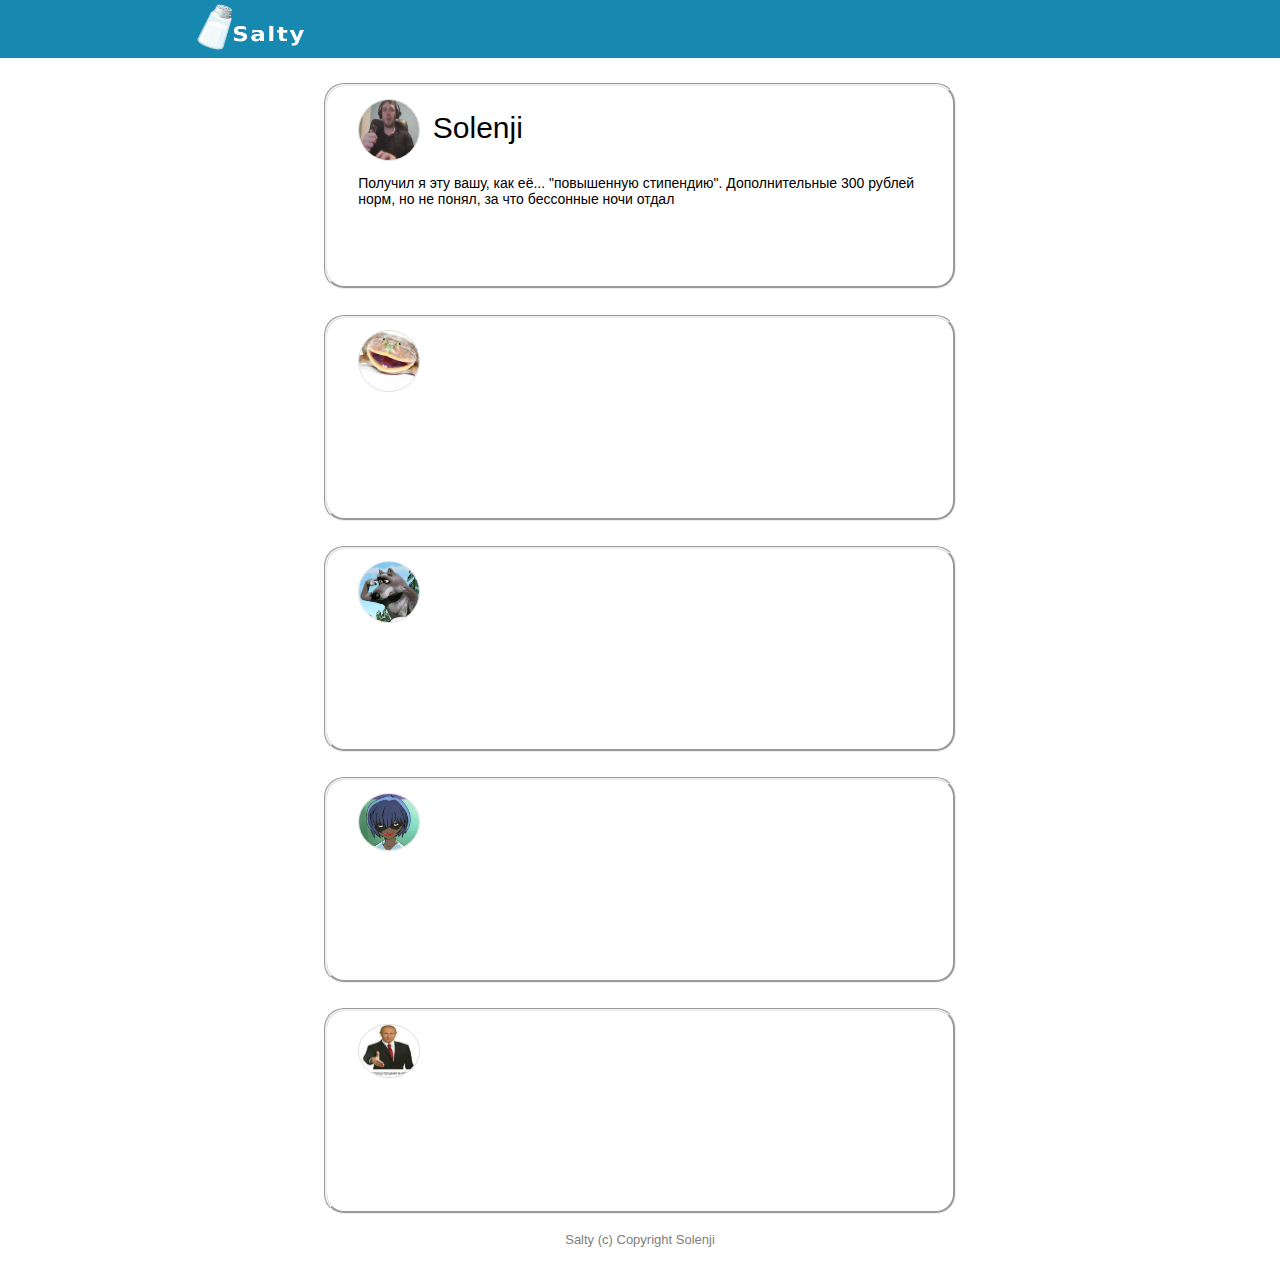
==== UI/index.html @ 70ddfd29 "UI: add feed sketch" ====
<!DOCTYPE html>
<html>
<style>
html, body {
    	min-width: 800px;
}
.Head{
	display: block;
	position: absolute;
	left: 0px;
	margin-top: -20px;
	height: 70px;
	width: 100%;
	background-color: #1789B0;
	background-size: auto;
	color: #1789B0;
}
.logo{
	display: block;
	position: absolute;
	left: 0px;
	margin-top: 15px;
	margin-left: 15%;
	height: 70px;
}
.footer{
	display: block;
	position: relative;
	left: 0px;
	style="float";
	width: 100%;
	height: 30px;
}
.main{
	display: block;
	width: 100%;
	padding-top: 50px;
}
.post{
	display: block;
	position: relative;
	margin-left: 25%;
	margin-right: 25%;
	margin-top: 2%;
	min-height: 200px;
	height: auto;

	border-style: groove;
	border-radius: 20px;
}
.User{
	display: block;
	position: relative;
	height: auto;
	width: 100%;
}
img.Avatar{
	display: block;
	position: relative;
	float: left;
	margin-top: 2%;
	margin-left: 5%;
	width: 60px;
	height: auto;
	border: 1px solid #ddd;
	border-radius: 50%;
}
p.UserName{
	display: block;
	position: relative;
	float: left;
	margin-left: 2%;
	margin-top: 4%;
	font-family: "Helvetica", "Times New Roman", Times, serif;
	font-size: 1.875em;
}
.PostText{
	display: block;
	position: relative;
	clear: both;
	float: none;
	margin-left: 5%;
	margin-right: 5%;
	margin-bottom: 5%;
	font-family: "Helvetica", "Times New Roman", Times, serif;
	font-size: 0.875em;
}
</style>
<head>
	<title>Solenji</title>
	<link rel="shortcut icon" href="images/logo.ico" type="image/x-icon">
</head>

<body>
	<div class="Head">
		<div class="logo">
			<img src="images/SaltyHead.png" height="50" width="120" align="bottom">
		</div>
	</div>

	<div class="main">
		<div class="post">
			<div class="User">
				<img class="Avatar" src="images/av/av1.jpg">
				<p class="UserName">Solenji</p>
			</div>
			<div class="PostText">
				Получил я эту вашу, как её... "повышенную стипендию". Дополнительные 300 рублей норм, но не понял, за что бессонные ночи отдал
			</div>
		</div>
		<div class="post">
			<img class="Avatar" src="images/av/av2.jpg">
		</div>
		<div class="post">
			<img class="Avatar" src="images/av/av3.jpg">
		</div>
		<div class="post">
			<img class="Avatar" src="images/av/av4.jpg">
		</div>
		<div class="post">
			<img class="Avatar" src="images/av/av5.jpg">
		</div>
		<div class="footer">
			<p align="center"><font size="2" color="grey" face="Helvetica">Salty (c) Copyright Solenji</font></p>
		</div>
	</div>
</body>
</html>
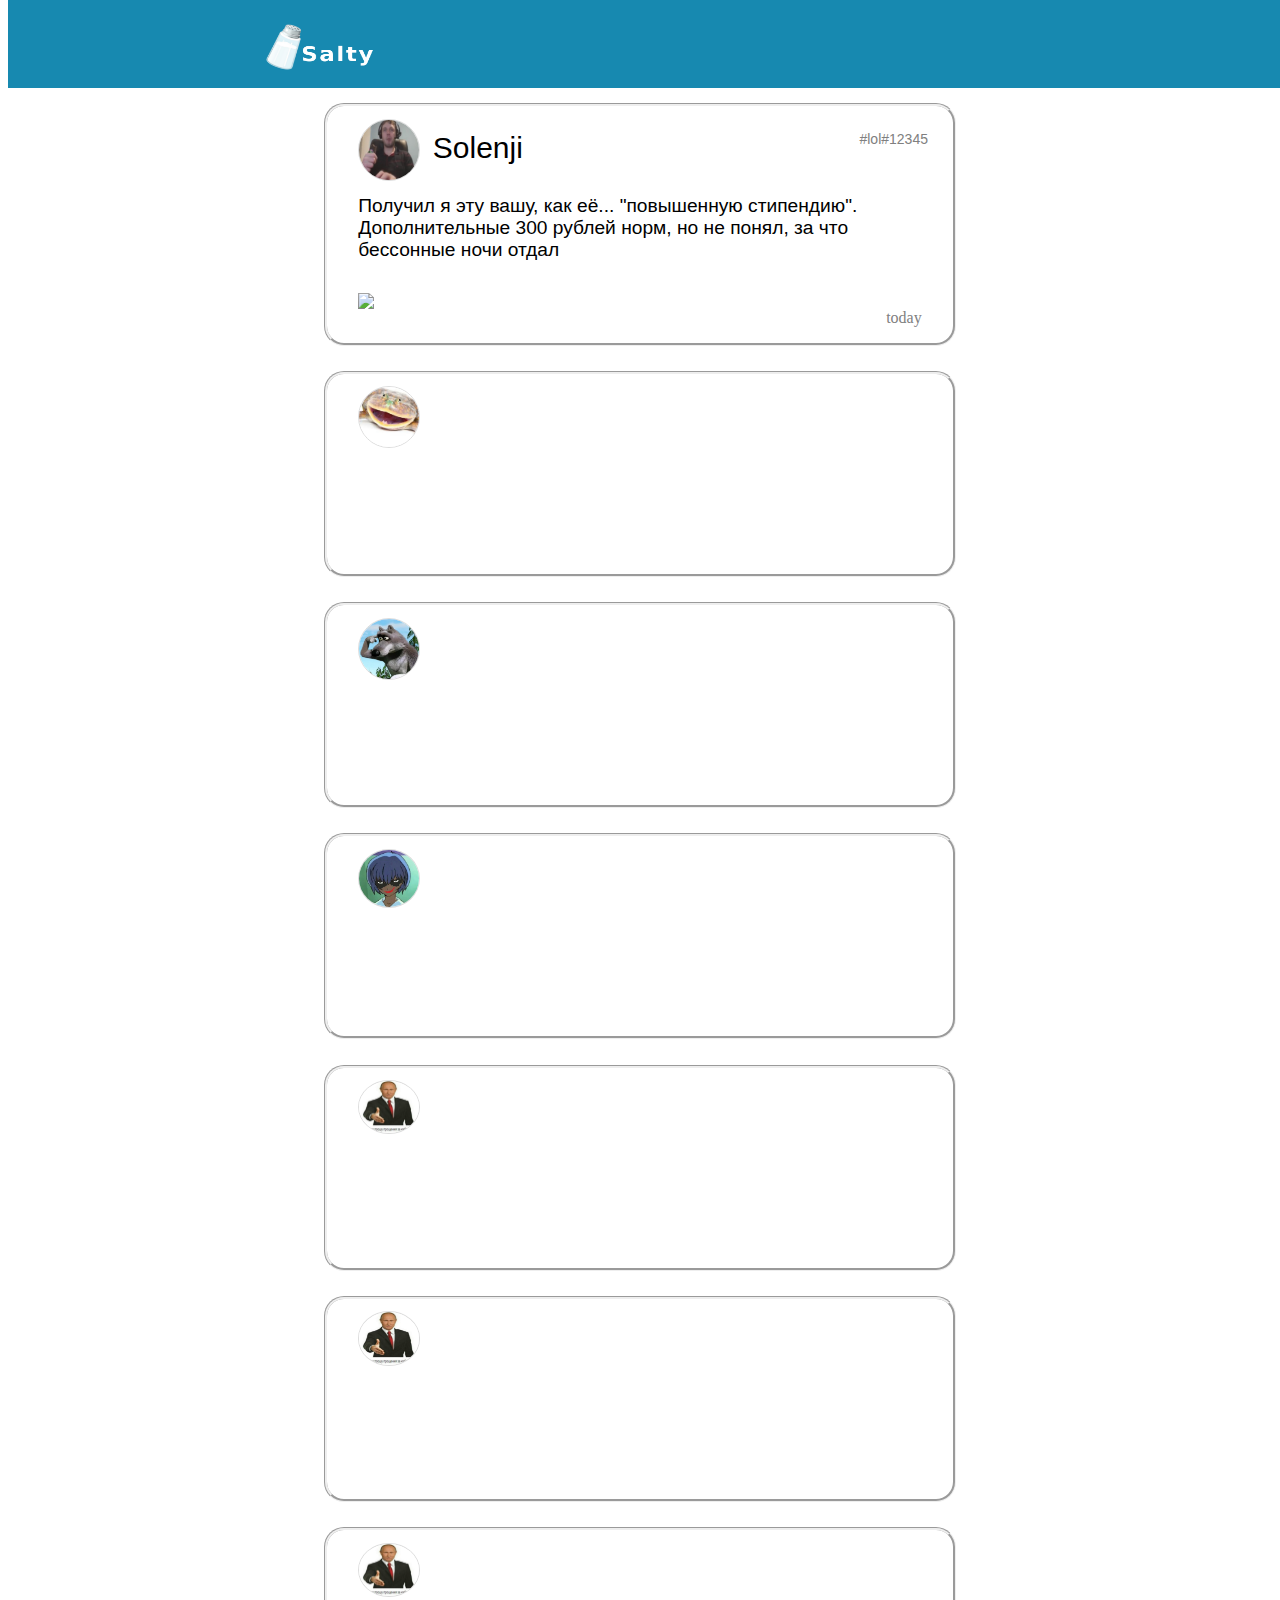
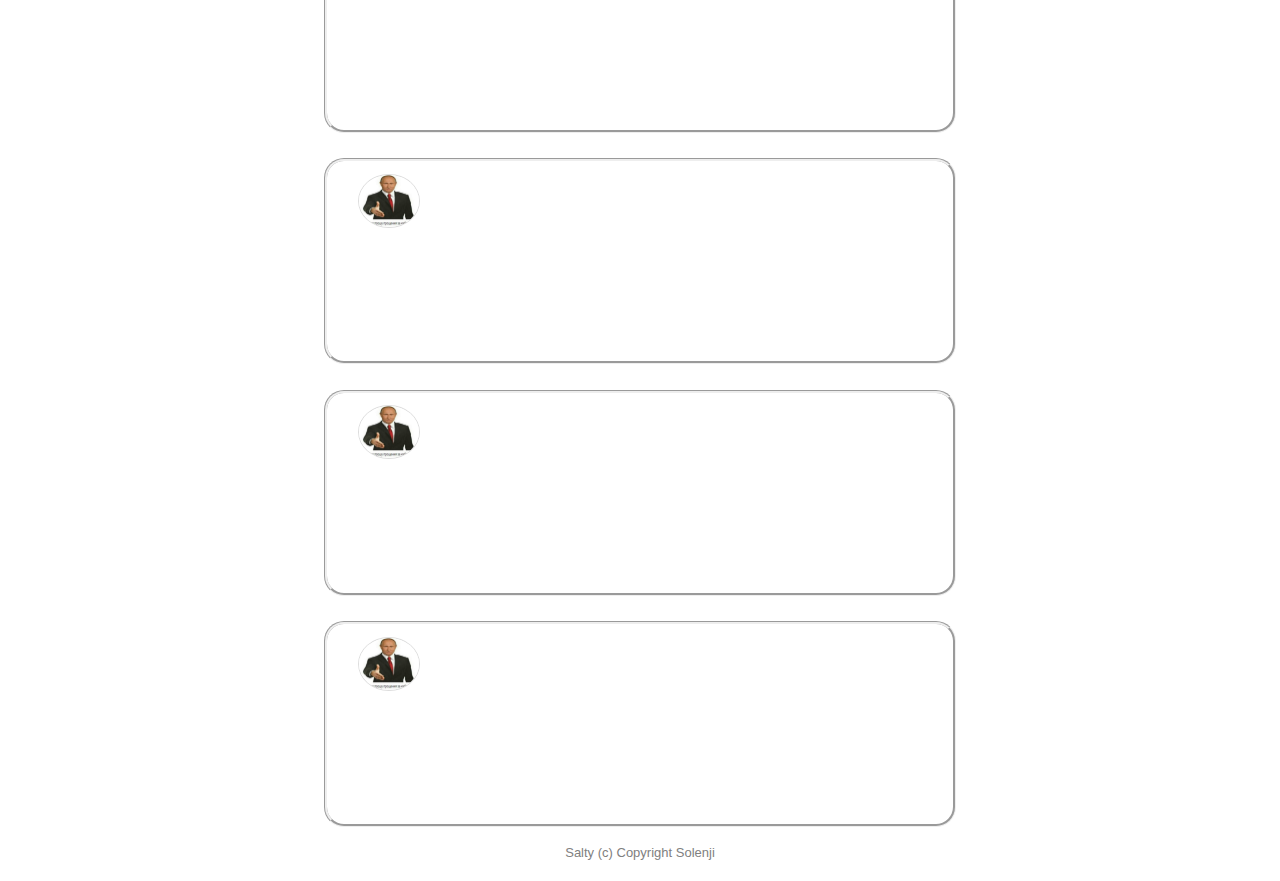
==== commit cb8d1c0c: "UI: change head layout" ====
--- a/UI/index.html
+++ b/UI/index.html
@@ -1,111 +1,28 @@
 <!DOCTYPE html>
 <html>
-<style>
-html, body {
-    	min-width: 800px;
-}
-.Head{
-	display: block;
-	position: absolute;
-	left: 0px;
-	margin-top: -20px;
-	height: 70px;
-	width: 100%;
-	background-color: #1789B0;
-	background-size: auto;
-	color: #1789B0;
-}
-.logo{
-	display: block;
-	position: absolute;
-	left: 0px;
-	margin-top: 15px;
-	margin-left: 15%;
-	height: 70px;
-}
-.footer{
-	display: block;
-	position: relative;
-	left: 0px;
-	style="float";
-	width: 100%;
-	height: 30px;
-}
-.main{
-	display: block;
-	width: 100%;
-	padding-top: 50px;
-}
-.post{
-	display: block;
-	position: relative;
-	margin-left: 25%;
-	margin-right: 25%;
-	margin-top: 2%;
-	min-height: 200px;
-	height: auto;
-
-	border-style: groove;
-	border-radius: 20px;
-}
-.User{
-	display: block;
-	position: relative;
-	height: auto;
-	width: 100%;
-}
-img.Avatar{
-	display: block;
-	position: relative;
-	float: left;
-	margin-top: 2%;
-	margin-left: 5%;
-	width: 60px;
-	height: auto;
-	border: 1px solid #ddd;
-	border-radius: 50%;
-}
-p.UserName{
-	display: block;
-	position: relative;
-	float: left;
-	margin-left: 2%;
-	margin-top: 4%;
-	font-family: "Helvetica", "Times New Roman", Times, serif;
-	font-size: 1.875em;
-}
-.PostText{
-	display: block;
-	position: relative;
-	clear: both;
-	float: none;
-	margin-left: 5%;
-	margin-right: 5%;
-	margin-bottom: 5%;
-	font-family: "Helvetica", "Times New Roman", Times, serif;
-	font-size: 0.875em;
-}
-</style>
 <head>
 	<title>Solenji</title>
 	<link rel="shortcut icon" href="images/logo.ico" type="image/x-icon">
+	<link rel="stylesheet" type="text/css" href="style.css">
 </head>
-
 <body>
+	<div class="HeadRibb"></div>
 	<div class="Head">
-		<div class="logo">
-			<img src="images/SaltyHead.png" height="50" width="120" align="bottom">
-		</div>
+			<img class="logo" src="images/SaltyHead.png">
 	</div>
-
 	<div class="main">
 		<div class="post">
 			<div class="User">
 				<img class="Avatar" src="images/av/av1.jpg">
 				<p class="UserName">Solenji</p>
+				<p class="PostTag">#lol#12345</p>
 			</div>
 			<div class="PostText">
 				Получил я эту вашу, как её... "повышенную стипендию". Дополнительные 300 рублей норм, но не понял, за что бессонные ночи отдал
+			</div>
+			<div class="PostFooter">
+				<img class="Like" src="images/like.png">
+				<p class="PostDate">today</p>
 			</div>
 		</div>
 		<div class="post">
@@ -120,10 +37,24 @@
 		<div class="post">
 			<img class="Avatar" src="images/av/av5.jpg">
 		</div>
+		<div class="post">
+			<img class="Avatar" src="images/av/av5.jpg">
+		</div>
+		<div class="post">
+			<img class="Avatar" src="images/av/av5.jpg">
+		</div>
+		<div class="post">
+			<img class="Avatar" src="images/av/av5.jpg">
+		</div>
+		<div class="post">
+			<img class="Avatar" src="images/av/av5.jpg">
+		</div>
+		<div class="post">
+			<img class="Avatar" src="images/av/av5.jpg">
+		</div>
 		<div class="footer">
 			<p align="center"><font size="2" color="grey" face="Helvetica">Salty (c) Copyright Solenji</font></p>
 		</div>
 	</div>
 </body>
 </html>
-
--- a/UI/style.css
+++ b/UI/style.css
@@ -0,0 +1,107 @@
+html, body {
+    	min-width: 800px;
+}
+.Head{
+	position: relative;
+	margin-left: 20%;
+	margin-right: 20%;
+	height: 70px;
+	width: 100%;
+}
+img.logo{
+	position: relative;
+	margin-top: 15px;
+	margin-bottom: 15px;
+	height: 50px;
+	width: 120px;
+}
+.HeadRibb{
+	position: absolute;
+	margin-top: -20px;
+	height: 100px;
+	width: 100%;
+	color: #1789B0;
+	background-color: #1789B0;
+	background-size: auto;
+}
+.footer{
+	position: relative;
+	style="float";
+	width: 100%;
+	height: 30px;
+}
+.main{
+	position: relative;
+	width: 100%;
+}
+.post{
+	position: relative;
+	margin-left: 25%;
+	margin-right: 25%;
+	margin-top: 2%;
+	min-height: 200px;
+	height: auto;
+	border-style: groove;
+	border-radius: 20px;
+}
+.User{
+	position: relative;
+	height: auto;
+	width: 100%;
+}
+img.Avatar{
+	position: relative;
+	float: left;
+	margin-top: 2%;
+	margin-left: 5%;
+	width: 60px;
+	height: auto;
+	border: 1px solid #ddd;
+	border-radius: 50%;
+}
+p.UserName{
+	position: relative;
+	float: left;
+	margin-left: 2%;
+	margin-top: 4%;
+	font-family: "Helvetica", "Times New Roman", Times, serif;
+	font-size: 1.875em;
+}
+p.PostTag{
+	position: relative;
+	float: right;
+	margin-right: 4%;
+	margin-top: 4%;
+	max-height: 8%;
+	font-family: "Helvetica", "Times New Roman", Times, serif;
+	font-size: 0.875em;
+	color: grey;
+}
+.PostText{
+	position: relative;
+	clear: both;
+	margin-left: 5%;
+	margin-right: 5%;
+	margin-bottom: 5%;
+	font-family: "Helvetica", "Times New Roman", Times, serif;
+	font-size: 1.200em;
+}
+.PostFooter{
+	position: relative;
+	width: 100%;
+	height: auto;
+	min-height: 50px;
+}
+img.Like{
+	position: relative;
+	float: left;
+	margin-left: 5%;
+	width: 40px;
+	height: auto;
+}
+p.PostDate{
+	position: relative;
+	float: right;
+	margin-right: 5%;
+	color: grey;
+}
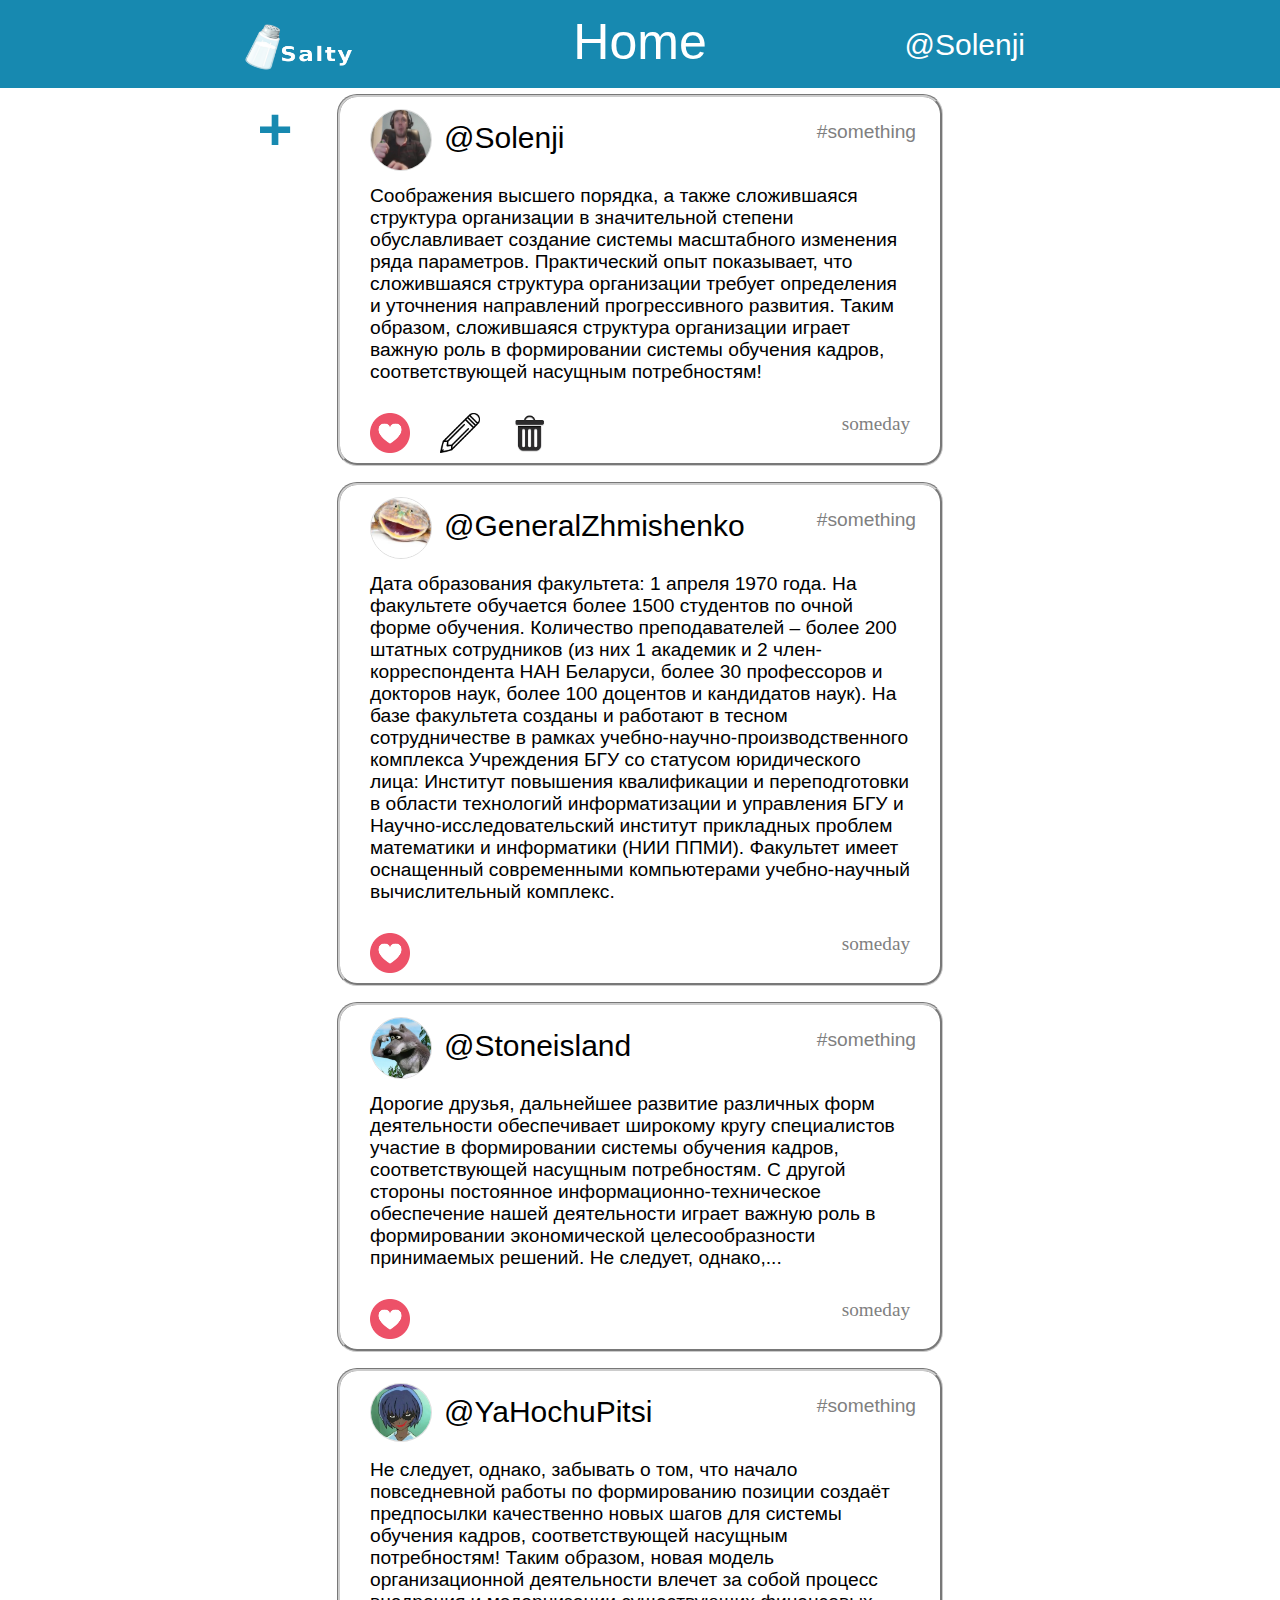
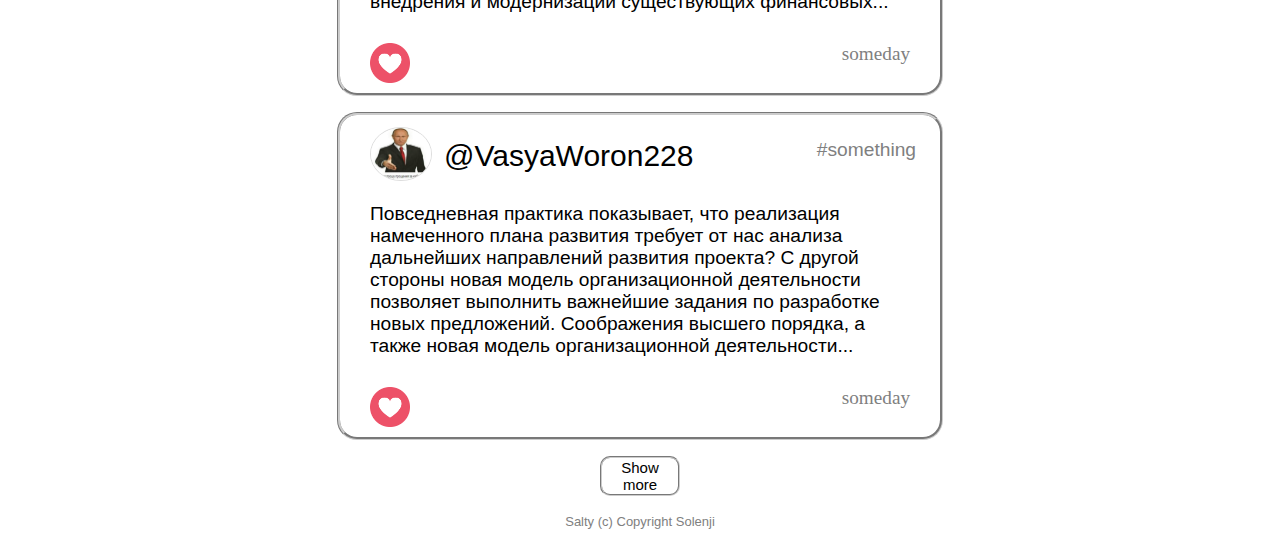
==== commit 4883e1ea: "!UI: remove .swp files, rename button images, make "buttons" real buttons, improve layout" ====
--- a/UI/index.html
+++ b/UI/index.html
@@ -6,55 +6,110 @@
 	<link rel="stylesheet" type="text/css" href="style.css">
 </head>
 <body>
-	<div class="HeadRibb"></div>
+	<div class="HeadRibbon"></div>
 	<div class="Head">
 			<img class="logo" src="images/SaltyHead.png">
+			<p class="Label">Home</p>
+			<p class="UserLogOn">@Solenji</p>
 	</div>
 	<div class="main">
+		<button class="Add">+</button>
 		<div class="post">
 			<div class="User">
 				<img class="Avatar" src="images/av/av1.jpg">
-				<p class="UserName">Solenji</p>
-				<p class="PostTag">#lol#12345</p>
+				<p class="UserName">@Solenji</p>
+				<div class="posttags">#something</div>
 			</div>
 			<div class="PostText">
-				Получил я эту вашу, как её... "повышенную стипендию". Дополнительные 300 рублей норм, но не понял, за что бессонные ночи отдал
+				Соображения высшего порядка, а также сложившаяся структура организации в значительной степени обуславливает создание системы масштабного изменения ряда параметров.
+
+Практический опыт показывает, что сложившаяся структура организации требует определения и уточнения направлений прогрессивного развития.
+
+Таким образом, сложившаяся структура организации играет важную роль в формировании системы обучения кадров, соответствующей насущным потребностям!
 			</div>
 			<div class="PostFooter">
-				<img class="Like" src="images/like.png">
-				<p class="PostDate">today</p>
+				<div class="util"><button class="utilbtn"><img class ="utilpic" src ="images/like.png"></button></div>
+				<div class="util"><button class="utilbtn"><img class ="utilpic" src ="images/edit.png"></button></div>
+				<div class="util"><button class="utilbtn"><img class ="utilpic" src ="images/delete.png"></button></div>
+				<div class="postdate">someday</div>
 			</div>
 		</div>
 		<div class="post">
-			<img class="Avatar" src="images/av/av2.jpg">
+			<div class="User">
+				<img class="Avatar" src="images/av/av2.jpg">
+				<p class="UserName">@GeneralZhmishenko</p>
+				<div class="posttags">#something</div>
+			</div>
+				<div class="PostText">Дата образования факультета: 1 апреля 1970 года.
+
+На факультете обучается более 1500 студентов по очной форме обучения. Количество преподавателей – более 200 штатных сотрудников (из них 1 академик и 2 член-корреспондента НАН Беларуси, более 30 профессоров и докторов наук, более 100 доцентов и кандидатов наук).
+
+На базе факультета созданы и работают в тесном сотрудничестве в рамках учебно-научно-производственного комплекса Учреждения БГУ со статусом юридического лица: Институт повышения квалификации и переподготовки в области технологий информатизации и управления БГУ и Научно-исследовательский институт прикладных проблем математики и информатики (НИИ ППМИ). Факультет имеет оснащенный современными компьютерами учебно-научный вычислительный комплекс.
+			</div>
+			<div class="PostFooter">
+				<div class="util"><button class="utilbtn"><img class ="utilpic" src ="images/like.png"></button></div>
+				<div class="postdate">someday</div>
+			</div>
 		</div>
 		<div class="post">
-			<img class="Avatar" src="images/av/av3.jpg">
+			<div class="User">
+				<img class="Avatar" src="images/av/av3.jpg">
+				<p class="UserName">@Stoneisland</p>
+				<div class="posttags">#something</div>
+			</div>
+			<div class="PostText">
+				Дорогие друзья, дальнейшее развитие различных форм деятельности обеспечивает широкому кругу специалистов участие в формировании системы обучения кадров, соответствующей насущным потребностям.
+
+С другой стороны постоянное информационно-техническое обеспечение нашей деятельности играет важную роль в формировании экономической целесообразности принимаемых решений.
+
+Не следует, однако,...
+			</div>
+			<div class="PostFooter">
+				<div class="util"><button class="utilbtn"><img class ="utilpic" src ="images/like.png"></button></div>
+				<div class="postdate">someday</div>
+			</div>
 		</div>
 		<div class="post">
-			<img class="Avatar" src="images/av/av4.jpg">
+			<div class="User">
+				<img class="Avatar" src="images/av/av4.jpg">
+				<p class="UserName">@YaHochuPitsi</p>
+				<div class="posttags">#something</div>
+			</div>
+			<div class="PostText">
+				Не следует, однако, забывать о том, что начало повседневной работы по формированию позиции создаёт предпосылки качественно новых шагов для системы обучения кадров, соответствующей насущным потребностям!
+
+Таким образом, новая модель организационной деятельности влечет за собой процесс внедрения и модернизации существующих финансовых...
+			</div>
+			<div class="PostFooter">
+				<div class="util"><button class="utilbtn"><img class ="utilpic" src ="images/like.png"></button></div>
+				<div class="postdate">someday</div>
+			</div>
 		</div>
 		<div class="post">
-			<img class="Avatar" src="images/av/av5.jpg">
+			<div class="User">
+				<img class="Avatar" src="images/av/av5.jpg">
+				<p class="UserName">@VasyaWoron228</p>
+				<div class="posttags">#something</div>
+			</div>
+			<div class="PostText">
+				Повседневная практика показывает, что реализация намеченного плана развития требует от нас анализа дальнейших направлений развития проекта?
+
+С другой стороны новая модель организационной деятельности позволяет выполнить важнейшие задания по разработке новых предложений.
+
+Соображения высшего порядка, а также новая модель организационной деятельности...
+			</div>
+			<div class="PostFooter">
+				<div class="util"><button class="utilbtn"><img class ="utilpic" src ="images/like.png"></button></div>
+				<div class="postdate">someday</div>
+			</div>
 		</div>
-		<div class="post">
-			<img class="Avatar" src="images/av/av5.jpg">
+
+		<div class="LoadMore">
+			<button class="LoadBtn">Show more</button>
 		</div>
-		<div class="post">
-			<img class="Avatar" src="images/av/av5.jpg">
-		</div>
-		<div class="post">
-			<img class="Avatar" src="images/av/av5.jpg">
-		</div>
-		<div class="post">
-			<img class="Avatar" src="images/av/av5.jpg">
-		</div>
-		<div class="post">
-			<img class="Avatar" src="images/av/av5.jpg">
-		</div>
-		<div class="footer">
-			<p align="center"><font size="2" color="grey" face="Helvetica">Salty (c) Copyright Solenji</font></p>
-		</div>
+	</div>
+	<div class="footer">
+		<p align="center"><font size="2" color="grey" face="Helvetica">Salty (c) Copyright Solenji</font></p>
 	</div>
 </body>
 </html>
--- a/UI/style.css
+++ b/UI/style.css
@@ -3,20 +3,42 @@
 }
 .Head{
 	position: relative;
-	margin-left: 20%;
-	margin-right: 20%;
+	margin: 0 auto;
+	max-width: 800px;
 	height: 70px;
 	width: 100%;
 }
 img.logo{
 	position: relative;
+	float: left;
 	margin-top: 15px;
 	margin-bottom: 15px;
 	height: 50px;
 	width: 120px;
 }
-.HeadRibb{
+p.Label{
 	position: absolute;
+	left: 0px;
+	font-family: "Helvetica", "Times New Roman", Times, serif;
+	font-size: 50px;
+	text-align: center;
+	width: 100%;
+	height: 100px;
+	margin-top: 5px;
+	color: #ffffff;
+}
+p.UserLogOn{
+	position: relative;
+	float: right;
+	margin-top: 20px;
+	margin-right: 15px;
+	font-family: "Helvetica", "Times New Roman", Times, serif;
+	font-size: 30px;
+	color: #ffffff;
+}
+.HeadRibbon{
+	position: absolute;
+	left: 0px;
 	margin-top: -20px;
 	height: 100px;
 	width: 100%;
@@ -24,25 +46,37 @@
 	background-color: #1789B0;
 	background-size: auto;
 }
-.footer{
+.main{
+	clear: both;
 	position: relative;
-	style="float";
-	width: 100%;
-	height: 30px;
-}
-.main{
-	position: relative;
+	margin: 0 auto;
+	max-width: 800px;
 	width: 100%;
 }
+button.Add{
+	position: absolute;
+	margin: 0 auto;
+	width: 70px;
+	height: 70px;
+	font-family: "Helvetica", "Times New Roman", Times, serif;
+	font-size: 60px;
+	font-weight: bold;
+	border: 0px;
+	background-color: #ffffff;
+	color: #1789B0;
+}
 .post{
+	clear: both;
 	position: relative;
-	margin-left: 25%;
-	margin-right: 25%;
+	margin: 0 auto;
+	min-height: 200px;
+	max-width: 600px;
+	width: 100%;
+	height: auto;
 	margin-top: 2%;
-	min-height: 200px;
-	height: auto;
 	border-style: groove;
 	border-radius: 20px;
+	border-color: #cccccc;
 }
 .User{
 	position: relative;
@@ -66,15 +100,16 @@
 	margin-top: 4%;
 	font-family: "Helvetica", "Times New Roman", Times, serif;
 	font-size: 1.875em;
+	color: #000000;
 }
-p.PostTag{
+.posttags{
 	position: relative;
 	float: right;
 	margin-right: 4%;
 	margin-top: 4%;
 	max-height: 8%;
 	font-family: "Helvetica", "Times New Roman", Times, serif;
-	font-size: 0.875em;
+	font-size: 1.200em;
 	color: grey;
 }
 .PostText{
@@ -85,6 +120,7 @@
 	margin-bottom: 5%;
 	font-family: "Helvetica", "Times New Roman", Times, serif;
 	font-size: 1.200em;
+	color: #000000;
 }
 .PostFooter{
 	position: relative;
@@ -92,16 +128,61 @@
 	height: auto;
 	min-height: 50px;
 }
-img.Like{
+.util{
 	position: relative;
 	float: left;
 	margin-left: 5%;
 	width: 40px;
-	height: auto;
+	height: 40px;
 }
-p.PostDate{
+img.utilpic{
+	position: absolute;
+	left: 0;
+	top: 0;
+	width: 100%;
+	height: 100%;
+	margin-left: 0%;
+}
+button.utilbtn{
+	position: absolute;
+	width: 100%;
+	height: 100%;
+	background-color: #ffffff;
+	border: 0px;
+	border-color: #ffffff;
+}
+.postdate{
 	position: relative;
 	float: right;
 	margin-right: 5%;
+	font-size: 1.200em;
 	color: grey;
 }
+.LoadMore{
+	clear: both;
+	position: relative;
+	margin-top: 2%;
+	width: 100%;
+	height: 40px;
+}
+button.LoadBtn{
+	position: absolute;
+	border-style: groove;
+	border-radius: 10px;
+	border-color: #000000;
+	color: #000000;
+	font-family: "Helvetica", "Times New Roman", Times, serif;
+	font-size: 15px;
+	background-color: #ffffff;
+	border-color: #cccccc;
+	margin-left: 45%;
+   	margin-right: 45%;
+	width: 10%;
+	height: 100%;
+}
+.footer{
+	clear: both;
+	position: relative;
+	width: 100%;
+	height: 30px;
+}
